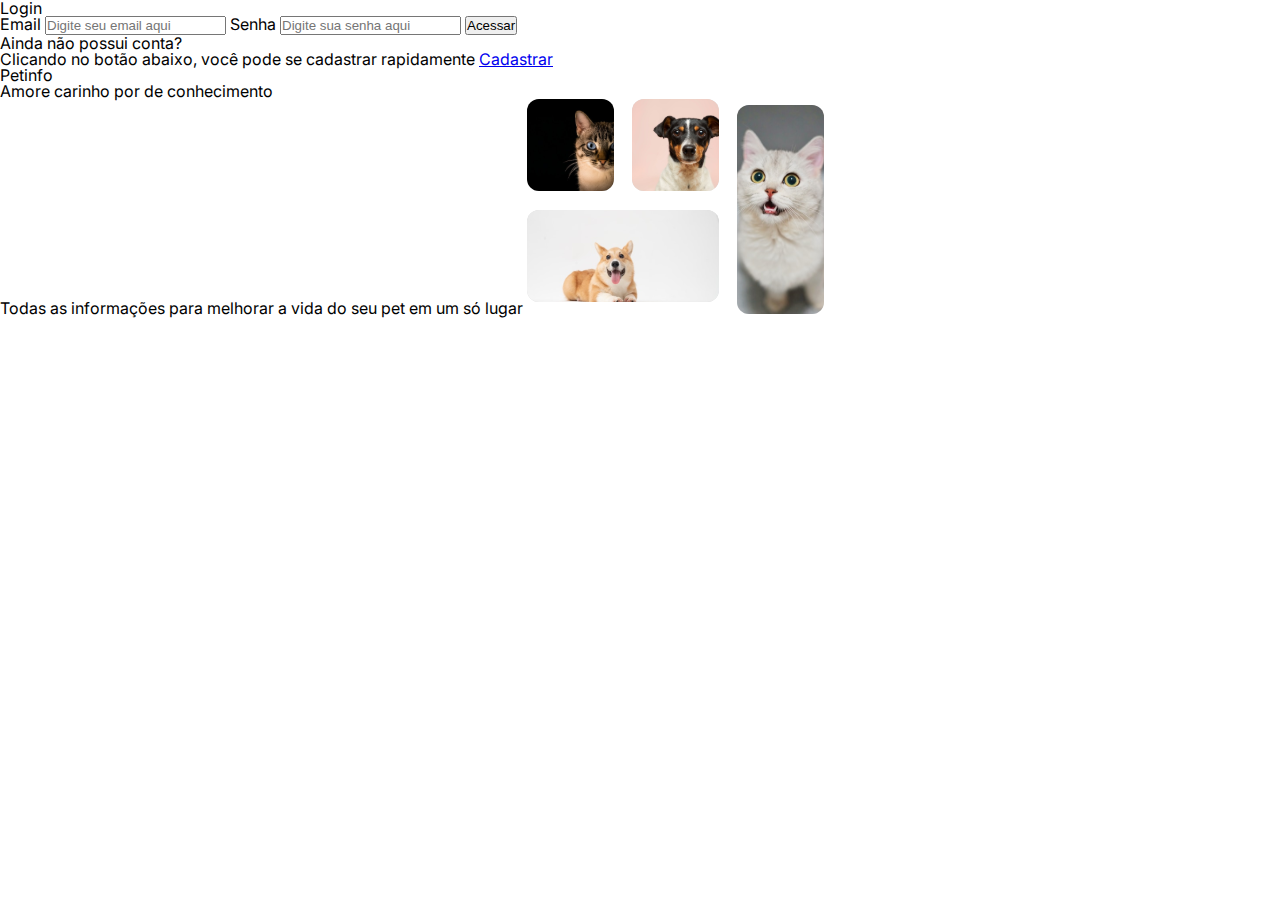
==== index.html @ d5192b15 "backup requisições" ====
<!DOCTYPE html>
<html lang="en">
<head>
    <meta charset="UTF-8">
    <meta http-equiv="X-UA-Compatible" content="IE=edge">
    <meta name="viewport" content="width=device-width, initial-scale=1.0">
    <link rel="stylesheet" href="./src/styles/reset.css">
    <link rel="stylesheet" href="./src/styles/globalStyles.css">
    <link rel="stylesheet" href="./src/styles/toast.css">
    <title>Document</title>
</head>
<body>
    <main>
        <div class="loginForm__container">
            <h2>Login</h2>
            <span>Email</span>
            <input type="text" name="email" id="email" class="login__email-input login__input" placeholder="Digite seu email aqui">
            <span>Senha</span>
            <input type="password" name="password" id="password" class="login__password-input login__input" placeholder="Digite sua senha aqui">
            <button class="submitLoginBtn">Acessar</button>
            <p>Ainda não possui conta?</p>
            <span>Clicando no botão abaixo, você pode se cadastrar rapidamente</span>            
            <a href="./src/pages/register.html" class="registerReplaceBtn">Cadastrar</a>
        </div>
        <div class="brandLogin__container">
            <h1>Petinfo</h1>
            <p><span>Amor</span>e <span>carinho</span> por de conhecimento</p>
            <span>Todas as informações para melhorar a vida do seu pet em um só lugar</span>
            <img src="./src/assets/img-login.svg" alt="">
        </div>
    </main>

    <div class="toastLogin__container toast__container hidden">
        <div>
            <h1>Erro de Login</h1>
        </div>
         <p>Por favor, verifique seus dados.</p>
     </div>

    <div class="toastSuccessfullLogin__container toast__container hidden">
        <div>
            <img src="./src/assets/toastOk.svg" alt="">
            <h1>Login efetuado com sucesso!</h1>
        </div>
        <p>PetInfo: <span>Amor</span> e <span>carinho</span> por meio de reconhecimento</p>
     </div>

    <script type="module" src="./src/scripts/requests.js"></script>
    <script type="module" src="./src/scripts/index.js"></script>
</body>
</html>
---- src/styles/globalStyles.css ----
@import url('https://fonts.googleapis.com/css2?family=Inter:wght@300;400;600;700&display=swap');

* {
  margin: 0;
  padding: 0;
  box-sizing: border-box;
}

:root {
  --brand100: hsl(230, 57%, 50%);
  --brand200: hsl(230, 68%, 54%);
  --gray100: hsl(210, 11%, 15%);
  --gray200: hsl(210, 10%, 23%);
  --gray300: hsl(210, 9%, 31%);
  --gray400: hsl(210, 7%, 56%);
  --gray500: hsl(210, 11%, 71%);
  --gray600: hsl(210, 16%, 93%);
  --gray700: hsl(210, 17%, 95%);
  --gray800: hsl(210, 17%, 98%);
  --gray900: hsl(200, 100%, 99%);
  --alert100:hsl(349, 57%, 50%);
  --alert200:hsl(349, 69%, 55%);
  --sucess100:hsl(162, 88%, 26%);
}

body {
  font-family: 'Inter', sans-serif;
}
---- src/styles/toast.css ----
.toast__container {
    position: fixed;
    bottom: 2rem;
    right: 2rem;

    width: 33rem;
    height: 10rem;

    box-shadow: 2px 5px 5px rgba(0, 0, 0, 0.1);

    display: flex;
    flex-direction: column;
    align-items: center;
    justify-content: center;
    gap: 1rem;

    padding: 2rem;

    animation: fadeIn 2s linear;
}

.toast__fadeout {
    animation: fadeOut 2s linear;
}

@keyframes fadeIn {
    0% {
        transform: translateX(150%);
        opacity: 0;
    }

    100% {
        transform: translateX(0);
        opacity: 1;
    }
}

@keyframes fadeOut {
    0% {
        transform: translateX(0);
        opacity: 1;
    }

    100% {
        transform: translateX(150%);
        opacity: 0;
    }
}

.toast__container>div {
    display: flex;
    align-items: center;
    gap: .5rem;

    align-self: flex-start;
}

.toast__container>div>h1 {
    color: var(--sucess100);

    font-size: 1.2rem;
    font-weight: 600;
}

.toast__container>p {
    line-height: 150%;
}

.hidden {
    display: none;
}

/* TOAST LOGIN */

.toastLogin__container {
    height: 8rem;
}

.toastLogin__container>div {
    align-self: center;
}

.toastLogin__container>div>h1 {
    color: var(--alert200);

    font-size: 1.2rem;
    font-weight: 600;
}

/* TOAST REGISTER ERROR */

.toastRegisterError__container {
    height: 8rem;
}

.toastRegisterError__container>div {
    align-self: center;
}

.toastRegisterError__container>div>h1 {
    color: var(--alert200);

    font-size: 1.2rem;
    font-weight: 600;
}

/* TOAST LOGIN SUCESSO */
.toastSuccessfullLogin__container > div{
    align-self: center;
}

.toastSuccessfullLogin__container >p > span{
    color: var(--brand200);
}
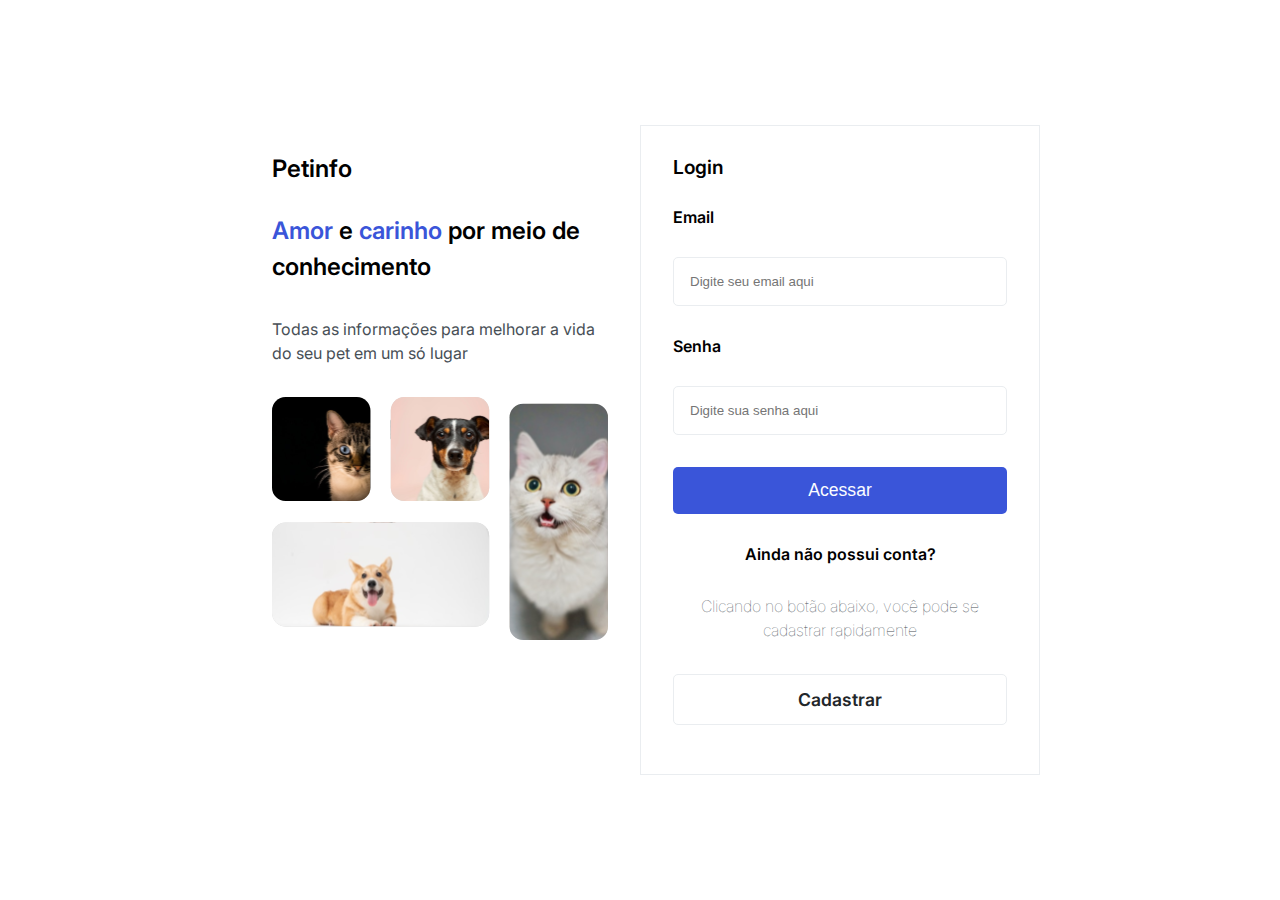
==== commit 4ffaabaf: "feat: new post" ====
--- a/index.html
+++ b/index.html
@@ -7,10 +7,17 @@
     <link rel="stylesheet" href="./src/styles/reset.css">
     <link rel="stylesheet" href="./src/styles/globalStyles.css">
     <link rel="stylesheet" href="./src/styles/toast.css">
+    <link rel="stylesheet" href="./src/styles/login.css">
     <title>Document</title>
 </head>
 <body>
     <main>
+        <div class="brandLogin__container">
+            <h1>Petinfo</h1>
+            <p><span>Amor</span> e <span>carinho</span> por meio de conhecimento</p>
+            <span>Todas as informações para melhorar a vida do seu pet em um só lugar</span>
+            <img src="./src/assets/img-login.svg" alt="">
+        </div>
         <div class="loginForm__container">
             <h2>Login</h2>
             <span>Email</span>
@@ -19,14 +26,8 @@
             <input type="password" name="password" id="password" class="login__password-input login__input" placeholder="Digite sua senha aqui">
             <button class="submitLoginBtn">Acessar</button>
             <p>Ainda não possui conta?</p>
-            <span>Clicando no botão abaixo, você pode se cadastrar rapidamente</span>            
+            <span id="replaceIndicator">Clicando no botão abaixo, você pode se cadastrar rapidamente</span>            
             <a href="./src/pages/register.html" class="registerReplaceBtn">Cadastrar</a>
-        </div>
-        <div class="brandLogin__container">
-            <h1>Petinfo</h1>
-            <p><span>Amor</span>e <span>carinho</span> por de conhecimento</p>
-            <span>Todas as informações para melhorar a vida do seu pet em um só lugar</span>
-            <img src="./src/assets/img-login.svg" alt="">
         </div>
     </main>
 
--- a/src/styles/login.css
+++ b/src/styles/login.css
@@ -0,0 +1,120 @@
+main {
+    display: flex;
+    justify-content: center;
+    align-items: center;
+
+    width: 100vw;
+    height: 100vh;
+}
+
+.brandLogin__container {
+    display: flex;
+    flex-direction: column;
+    gap: 2rem;
+
+    padding: 2rem;
+
+
+    width: 400px;
+    height: 650px;
+
+}
+
+.brandLogin__container>h1 {
+    font-size: 1.5rem;
+    font-weight: 600;
+}
+
+.brandLogin__container>p {
+    font-size: 1.5rem;
+    font-weight: 600;
+
+    line-height: 150%;
+}
+
+.brandLogin__container>p>span {
+    color: var(--brand200);
+}
+
+.brandLogin__container>span {
+    line-height: 150%;
+
+    color: var(--gray300);
+}
+
+.loginForm__container {
+    display: flex;
+    flex-direction: column;
+    gap: 2rem;
+
+    padding: 2rem;
+
+
+    width: 400px;
+    height: 650px;
+
+    border: solid 1px var(--gray600);
+}
+
+.loginForm__container>h2 {
+    font-size: 1.2rem;
+    font-weight: 600;
+}
+
+.loginForm__container>span {
+    font-weight: 600;
+}
+
+.loginForm__container>input {
+    padding: 1rem;
+
+    border: solid 1px var(--gray600);
+    border-radius: 5px;
+}
+
+.submitLoginBtn {
+    padding: .8rem 1rem;
+
+    background-color: var(--brand200);
+
+    border: none;
+    border-radius: 5px;
+
+    color: var(--gray900);
+    font-size: 1.1rem;
+
+    cursor: pointer;
+}
+
+.loginForm__container>p {
+    align-self: center;
+
+    font-weight: 600;
+}
+
+#replaceIndicator {
+    font-weight: 100;
+    color: var(--gray300);
+    line-height: 150%;
+
+    text-align: center;
+}
+
+.registerReplaceBtn {
+    display: flex;
+    justify-content: center;
+    align-items: center;
+
+    text-decoration: none;
+
+    cursor: pointer;
+
+    padding: 1rem;
+
+    border: solid 1px var(--gray600);
+    border-radius: 5px;
+
+    color: var(--gray100);
+    font-weight: 600;
+    font-size: 1.1rem;
+}